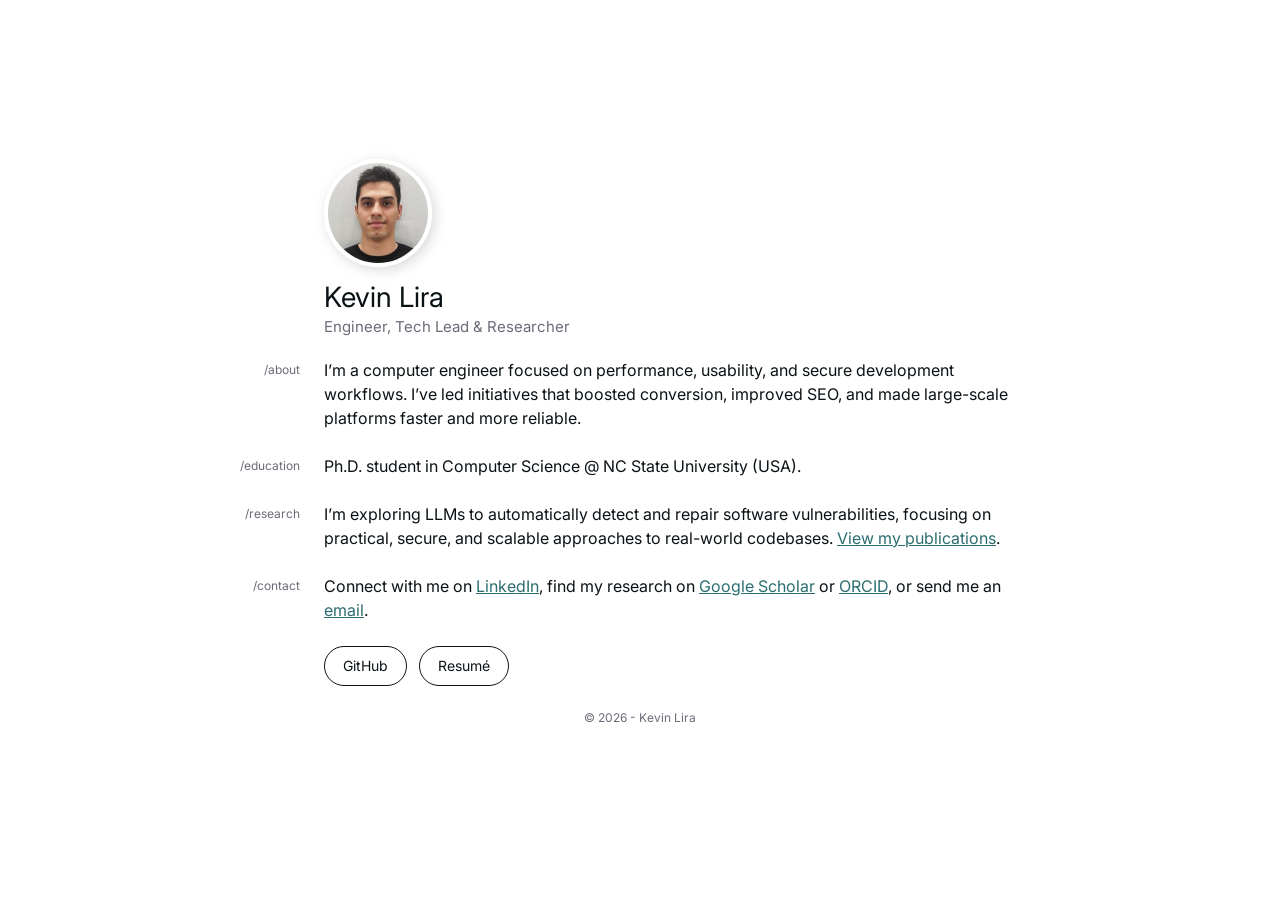
==== index.html @ e8b05073 "feat: add inline style" ====
<!DOCTYPE html>
<html lang="en-US">

<head>
    <meta charset="utf-8" />
    <meta http-equiv="X-UA-Compatible" content="IE=edge">
    <title>Kevin Lira | Computer Engineer &amp; Ph.D. Researcher in LLM Security</title>
    <meta name="description" content="Kevin Lira is a computer engineer and Ph.D. student at NC State University researching LLMs for automated vulnerability detection and repair in software.">
    <meta name="author" content="Kevin Lira">
    <meta name="viewport" content="width=device-width, initial-scale=1">
    <meta name="theme-color" content="#862F32">
    <meta name="apple-mobile-web-app-status-bar-style" content="#862F32">
    <meta name="msapplication-navbutton-color" content="#862F32">
    <link rel="canonical" href="https://kevinws.com/">
    <style>
        html,body,div,span,applet,object,iframe,h1,h2,h3,h4,h5,h6,p,blockquote,pre,a,abbr,acronym,address,big,cite,code,del,dfn,em,img,ins,kbd,q,s,samp,small,strike,strong,sub,sup,tt,var,b,u,i,center,dl,dt,dd,ol,ul,li,fieldset,form,label,legend,table,caption,tbody,tfoot,thead,tr,th,td,article,aside,canvas,details,embed,figure,figcaption,footer,header,hgroup,menu,nav,output,ruby,section,summary,time,mark,audio,video{margin:0;padding:0;border:0;font-size:100%;font:inherit;vertical-align:baseline}
        article,aside,details,figcaption,figure,footer,header,hgroup,menu,nav,section{display:block}
        body{line-height:1}
        ol,ul{list-style:none}
        blockquote,q{quotes:none}
        blockquote:before,blockquote:after,q:before,q:after{content:"";content:none}
        table{border-collapse:collapse;border-spacing:0}
        body{margin:0;height:100vh;display:grid;place-items:center;font-family:"Inter",sans-serif;color:#0b1215}
        .container{margin:24px 0;max-width:800px;padding:20px}
        h1{font-size:28px;font-weight:400}
        h2{font-size:15px;font-weight:400;color:#6E6A79}
        h3{font-weight:500;font-size:20px;margin:32px 0 -12px 84px}
        .label{text-align:right;min-width:60px;font-size:12px;font-weight:400;color:#6E6A79;line-height:2}
        header{margin-left:84px;display:flex;flex-direction:column;gap:8px}
        footer{text-align:center}
        span{font-size:12px;line-height:16px;color:#6E6A79;margin:4px 0 16px;display:block}
        section{margin:24px 0;display:flex;flex-direction:row;gap:24px}
        p{font-size:16px;font-weight:400;line-height:1.5}
        .cta{color:#0b1215;border:1px solid #0b1215;padding:12px 18px;border-radius:32px;text-decoration:none;font-size:14px}
        #social{gap:12px;margin-left:84px}
        .cta:hover{background-color:cadetblue;color:white;border-color:cadetblue}
        a{color:#2B6D70}
        img{border-radius:50%;margin-bottom:8px;border:4px solid white;box-shadow:#9e9e9e57 3px 3px 12px 1px}
        #publications{display:flex;flex-direction:row}
    </style>

    <!--[if IE]><link rel="shortcut icon" href="assets/icons/meta/favicon.ico"><![endif]-->
    <link rel="apple-touch-icon" sizes="180x180" href="assets/icons/meta/apple-touch-icon.png">
    <link rel="icon" href="assets/icons/meta/icon.png">
    <link rel="preconnect" href="https://fonts.googleapis.com">
    <link rel="preconnect" href="https://fonts.gstatic.com" crossorigin>
    <link rel="preload" as="style" href="https://fonts.googleapis.com/css2?family=Inter:ital,opsz,wght@0,14..32,100..900;1,14..32,100..900&display=swap" onload="this.onload=null;this.rel='stylesheet'">
    <noscript><link rel="stylesheet" href="https://fonts.googleapis.com/css2?family=Inter:ital,opsz,wght@0,14..32,100..900;1,14..32,100..900&display=swap"></noscript>

    <meta property="og:type" content="profile">
    <meta property="og:title" content="Kevin Lira | Computer Engineer &amp; Ph.D. Researcher in LLM Security">
    <meta property="og:description" content="Computer engineer and Ph.D. student at NC State University researching LLMs for automated vulnerability detection and repair in software.">
    <meta property="og:url" content="https://kevinws.com/">
    <meta property="og:image" content="https://kevinws.com/assets/img/avatar.jpeg">
    <meta name="twitter:card" content="summary">
    <meta name="twitter:title" content="Kevin Lira | Computer Engineer &amp; Ph.D. Researcher in LLM Security">
    <meta name="twitter:description" content="Computer engineer and Ph.D. student at NC State University researching LLMs for automated vulnerability detection and repair in software.">
    <meta name="twitter:image" content="https://kevinws.com/assets/img/avatar.jpeg">

    <script type="application/ld+json">
    {
        "@context": "https://schema.org",
        "@type": "Person",
        "name": "Kevin Lira",
        "url": "https://kevinws.com/",
        "image": "https://kevinws.com/assets/img/avatar.jpeg",
        "jobTitle": "Engineer, Tech Lead & Researcher",
        "affiliation": {
            "@type": "CollegeOrUniversity",
            "name": "North Carolina State University"
        },
        "sameAs": [
            "https://linkedin.com/in/kevinwsbr",
            "https://github.com/kevinwsbr",
            "https://orcid.org/0000-0001-7324-3925",
            "https://scholar.google.com/citations?user=9GWvJagAAAAJ"
        ]
    }
    </script>
</head>

<body>
    <div class="container">
        <header>
            <img src="assets/img/avatar.jpeg" width="100" height="100" alt="Kevin Lira" draggable="false">
            <h1>Kevin Lira</h1>
            <h2>Engineer, Tech Lead & Researcher</h2>
        </header>
        <main>
            <section id="about">

                <div class="label">/about</div>
                <p>I’m a computer engineer focused on performance, usability, and secure development workflows. I’ve led
                    initiatives that boosted conversion, improved SEO, and made large-scale platforms faster and more
                    reliable.</p>
            </section>
            <section id="education">
                <div class="label">/education</div>
                <p>Ph.D. student in Computer Science @ NC State University (USA).</p>
            </section>
            <section id="research">
                <div class="label">/research</div>
                <p>I’m exploring LLMs to automatically detect and repair software vulnerabilities, focusing on
                    practical, secure, and scalable approaches to real-world codebases. <a
                        href="publications.html">View my publications</a>.</p>
            </section>
            <section id="contact">
                <div class="label">/contact</div>
                <p>Connect with me on <a rel="me" href="https://linkedin.com/in/kevinwsbr">LinkedIn</a>, find my research on <a
                        rel="me" href="https://scholar.google.com/citations?user=9GWvJagAAAAJ">Google Scholar</a> or <a
                        rel="me" href="https://orcid.org/0000-0001-7324-3925">ORCID</a>, or send me an <a
                        href="mailto:kevin@kevinws.com">email</a>.</p>
            </section>
            <section id="social">
                <a class="cta" rel="me" href="https://github.com/kevinwsbr">GitHub</a>
                <a class="cta" href="assets/docs/resume.pdf">Resumé</a>
            </section>
        </main>
        <footer>
            <span>© 2026 - Kevin Lira</span>
        </footer>
    </div>

</body>

</html>
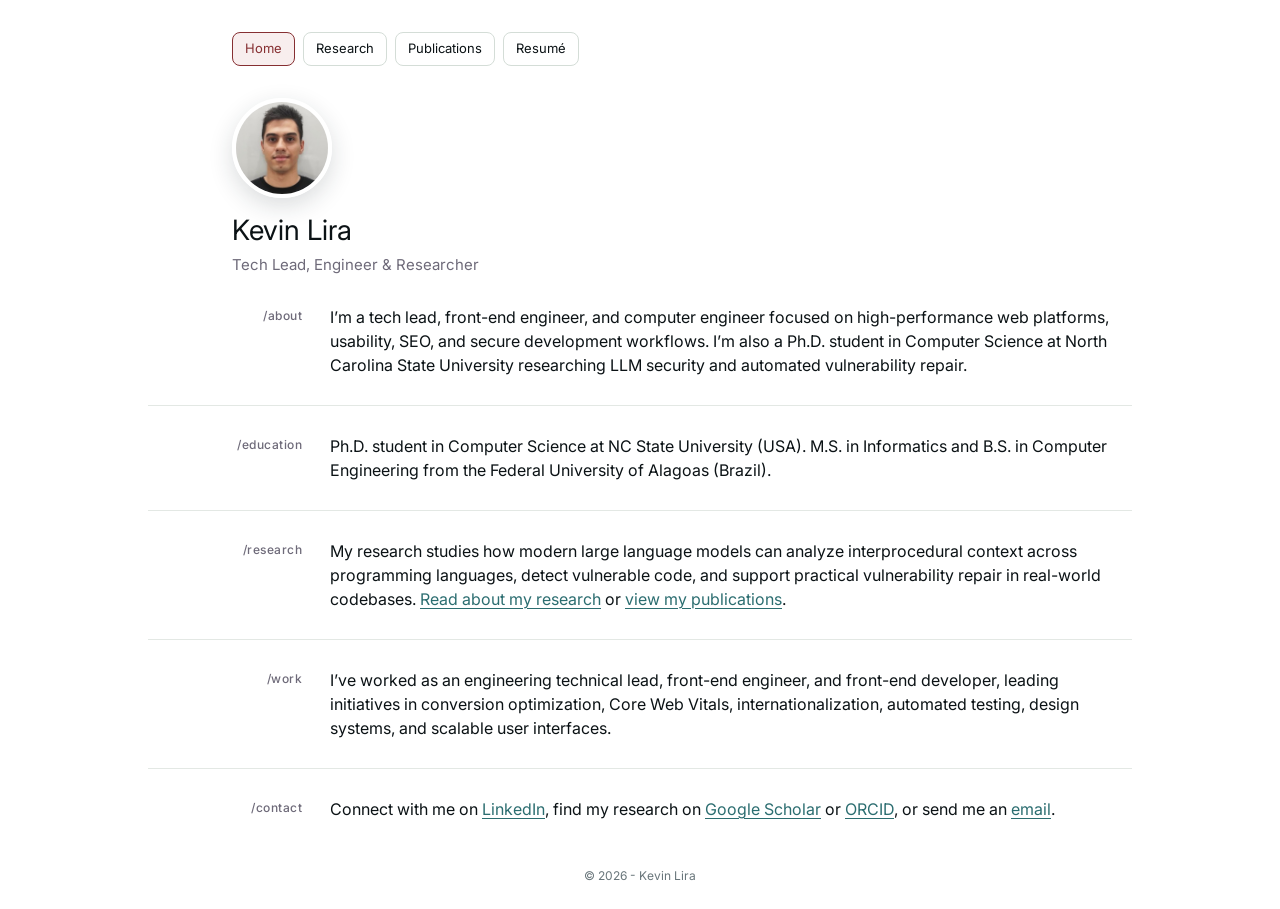
==== commit 71230e0f: "feat: update the content" ====
--- a/index.html
+++ b/index.html
@@ -4,40 +4,15 @@
 <head>
     <meta charset="utf-8" />
     <meta http-equiv="X-UA-Compatible" content="IE=edge">
-    <title>Kevin Lira | Computer Engineer &amp; Ph.D. Researcher in LLM Security</title>
-    <meta name="description" content="Kevin Lira is a computer engineer and Ph.D. student at NC State University researching LLMs for automated vulnerability detection and repair in software.">
+    <title>Kevin Lira | Tech Lead, Engineer &amp; Researcher</title>
+    <meta name="description" content="Kevin Lira is a tech lead, engineer, and Ph.D. student at NC State working on web performance, SEO, usability, LLM security, and secure software engineering.">
     <meta name="author" content="Kevin Lira">
     <meta name="viewport" content="width=device-width, initial-scale=1">
     <meta name="theme-color" content="#862F32">
     <meta name="apple-mobile-web-app-status-bar-style" content="#862F32">
     <meta name="msapplication-navbutton-color" content="#862F32">
     <link rel="canonical" href="https://kevinws.com/">
-    <style>
-        html,body,div,span,applet,object,iframe,h1,h2,h3,h4,h5,h6,p,blockquote,pre,a,abbr,acronym,address,big,cite,code,del,dfn,em,img,ins,kbd,q,s,samp,small,strike,strong,sub,sup,tt,var,b,u,i,center,dl,dt,dd,ol,ul,li,fieldset,form,label,legend,table,caption,tbody,tfoot,thead,tr,th,td,article,aside,canvas,details,embed,figure,figcaption,footer,header,hgroup,menu,nav,output,ruby,section,summary,time,mark,audio,video{margin:0;padding:0;border:0;font-size:100%;font:inherit;vertical-align:baseline}
-        article,aside,details,figcaption,figure,footer,header,hgroup,menu,nav,section{display:block}
-        body{line-height:1}
-        ol,ul{list-style:none}
-        blockquote,q{quotes:none}
-        blockquote:before,blockquote:after,q:before,q:after{content:"";content:none}
-        table{border-collapse:collapse;border-spacing:0}
-        body{margin:0;height:100vh;display:grid;place-items:center;font-family:"Inter",sans-serif;color:#0b1215}
-        .container{margin:24px 0;max-width:800px;padding:20px}
-        h1{font-size:28px;font-weight:400}
-        h2{font-size:15px;font-weight:400;color:#6E6A79}
-        h3{font-weight:500;font-size:20px;margin:32px 0 -12px 84px}
-        .label{text-align:right;min-width:60px;font-size:12px;font-weight:400;color:#6E6A79;line-height:2}
-        header{margin-left:84px;display:flex;flex-direction:column;gap:8px}
-        footer{text-align:center}
-        span{font-size:12px;line-height:16px;color:#6E6A79;margin:4px 0 16px;display:block}
-        section{margin:24px 0;display:flex;flex-direction:row;gap:24px}
-        p{font-size:16px;font-weight:400;line-height:1.5}
-        .cta{color:#0b1215;border:1px solid #0b1215;padding:12px 18px;border-radius:32px;text-decoration:none;font-size:14px}
-        #social{gap:12px;margin-left:84px}
-        .cta:hover{background-color:cadetblue;color:white;border-color:cadetblue}
-        a{color:#2B6D70}
-        img{border-radius:50%;margin-bottom:8px;border:4px solid white;box-shadow:#9e9e9e57 3px 3px 12px 1px}
-        #publications{display:flex;flex-direction:row}
-    </style>
+    <link rel="stylesheet" href="/assets/css/site.css">
 
     <!--[if IE]><link rel="shortcut icon" href="assets/icons/meta/favicon.ico"><![endif]-->
     <link rel="apple-touch-icon" sizes="180x180" href="assets/icons/meta/apple-touch-icon.png">
@@ -48,32 +23,68 @@
     <noscript><link rel="stylesheet" href="https://fonts.googleapis.com/css2?family=Inter:ital,opsz,wght@0,14..32,100..900;1,14..32,100..900&display=swap"></noscript>
 
     <meta property="og:type" content="profile">
-    <meta property="og:title" content="Kevin Lira | Computer Engineer &amp; Ph.D. Researcher in LLM Security">
-    <meta property="og:description" content="Computer engineer and Ph.D. student at NC State University researching LLMs for automated vulnerability detection and repair in software.">
+    <meta property="og:title" content="Kevin Lira | Tech Lead, Engineer &amp; Researcher">
+    <meta property="og:description" content="Tech lead, engineer, and Ph.D. student working on web performance, SEO, usability, LLM security, and secure software engineering.">
     <meta property="og:url" content="https://kevinws.com/">
-    <meta property="og:image" content="https://kevinws.com/assets/img/avatar.jpeg">
+    <meta property="og:image" content="https://kevinws.com/assets/img/kevin-lira-tech-lead-front-end-engineer.jpeg">
     <meta name="twitter:card" content="summary">
-    <meta name="twitter:title" content="Kevin Lira | Computer Engineer &amp; Ph.D. Researcher in LLM Security">
-    <meta name="twitter:description" content="Computer engineer and Ph.D. student at NC State University researching LLMs for automated vulnerability detection and repair in software.">
-    <meta name="twitter:image" content="https://kevinws.com/assets/img/avatar.jpeg">
+    <meta name="twitter:title" content="Kevin Lira | Tech Lead, Engineer &amp; Researcher">
+    <meta name="twitter:description" content="Tech lead, engineer, and Ph.D. student working on web performance, SEO, usability, LLM security, and secure software engineering.">
+    <meta name="twitter:image" content="https://kevinws.com/assets/img/kevin-lira-tech-lead-front-end-engineer.jpeg">
 
     <script type="application/ld+json">
     {
         "@context": "https://schema.org",
-        "@type": "Person",
-        "name": "Kevin Lira",
-        "url": "https://kevinws.com/",
-        "image": "https://kevinws.com/assets/img/avatar.jpeg",
-        "jobTitle": "Engineer, Tech Lead & Researcher",
-        "affiliation": {
-            "@type": "CollegeOrUniversity",
-            "name": "North Carolina State University"
-        },
-        "sameAs": [
-            "https://linkedin.com/in/kevinwsbr",
-            "https://github.com/kevinwsbr",
-            "https://orcid.org/0000-0001-7324-3925",
-            "https://scholar.google.com/citations?user=9GWvJagAAAAJ"
+        "@graph": [
+            {
+                "@type": "ProfilePage",
+                "@id": "https://kevinws.com/#profile",
+                "url": "https://kevinws.com/",
+                "name": "Kevin Lira",
+                "description": "Profile of Kevin Lira, a tech lead, engineer, computer engineer, and researcher.",
+                "dateCreated": "2026-07-17",
+                "dateModified": "2026-07-27",
+                "mainEntity": { "@id": "https://kevinws.com/#kevin-lira" }
+            },
+            {
+                "@type": "Person",
+                "@id": "https://kevinws.com/#kevin-lira",
+                "name": "Kevin Lira",
+                "url": "https://kevinws.com/",
+                "image": "https://kevinws.com/assets/img/kevin-lira-tech-lead-front-end-engineer.jpeg",
+                "email": "mailto:kevin@kevinws.com",
+                "jobTitle": "Tech Lead, Engineer, and Researcher",
+                "affiliation": {
+                    "@type": "CollegeOrUniversity",
+                    "name": "North Carolina State University",
+                    "url": "https://www.ncsu.edu/"
+                },
+                "alumniOf": [
+                    {
+                        "@type": "CollegeOrUniversity",
+                        "name": "Federal University of Alagoas"
+                    }
+                ],
+                "knowsAbout": [
+                    "LLM security",
+                    "front-end engineering",
+                    "technical leadership",
+                    "web performance",
+                    "search engine optimization",
+                    "user experience",
+                    "software vulnerability detection",
+                    "automated program repair",
+                    "secure software engineering",
+                    "software testing",
+                    "large language models"
+                ],
+                "sameAs": [
+                    "https://linkedin.com/in/kevinwsbr",
+                    "https://github.com/kevinwsbr",
+                    "https://orcid.org/0000-0001-7324-3925",
+                    "https://scholar.google.com/citations?user=9GWvJagAAAAJ"
+                ]
+            }
         ]
     }
     </script>
@@ -81,39 +92,53 @@
 
 <body>
     <div class="container">
-        <header>
-            <img src="assets/img/avatar.jpeg" width="100" height="100" alt="Kevin Lira" draggable="false">
-            <h1>Kevin Lira</h1>
-            <h2>Engineer, Tech Lead & Researcher</h2>
+        <nav class="top-menu" aria-label="Site navigation">
+            <input class="menu-toggle" id="site-menu" type="checkbox">
+            <label class="menu-button" for="site-menu">Menu</label>
+            <div class="top-nav">
+                <a href="/" aria-current="page">Home</a>
+                <a href="/research/">Research</a>
+                <a href="/publications/">Publications</a>
+                <a href="/resume/">Resumé</a>
+            </div>
+        </nav>
+        <header class="site-header">
+            <img class="site-avatar" src="/assets/img/kevin-lira-tech-lead-front-end-engineer.jpeg" width="100" height="100" alt="Kevin Lira, tech lead, engineer, and researcher" draggable="false">
+            <h1 class="site-title">Kevin Lira</h1>
+            <p class="site-subtitle">Tech Lead, Engineer & Researcher</p>
         </header>
         <main>
-            <section id="about">
-
+            <section class="text-section" id="about">
                 <div class="label">/about</div>
-                <p>I’m a computer engineer focused on performance, usability, and secure development workflows. I’ve led
-                    initiatives that boosted conversion, improved SEO, and made large-scale platforms faster and more
-                    reliable.</p>
+                <p>I’m a tech lead, front-end engineer, and computer engineer focused on high-performance web
+                    platforms, usability, SEO, and secure development workflows. I’m also a Ph.D. student in Computer
+                    Science at North Carolina State University researching LLM security and automated vulnerability
+                    repair.</p>
             </section>
-            <section id="education">
+            <section class="text-section" id="education">
                 <div class="label">/education</div>
-                <p>Ph.D. student in Computer Science @ NC State University (USA).</p>
+                <p>Ph.D. student in Computer Science at NC State University (USA). M.S. in Informatics and B.S. in
+                    Computer Engineering from the Federal University of Alagoas (Brazil).</p>
             </section>
-            <section id="research">
+            <section class="text-section" id="research">
                 <div class="label">/research</div>
-                <p>I’m exploring LLMs to automatically detect and repair software vulnerabilities, focusing on
-                    practical, secure, and scalable approaches to real-world codebases. <a
-                        href="publications.html">View my publications</a>.</p>
+                <p>My research studies how modern large language models can analyze interprocedural context across
+                    programming languages, detect vulnerable code, and support practical vulnerability repair in
+                    real-world codebases. <a href="/research/">Read about my research</a> or <a
+                        href="/publications/">view my publications</a>.</p>
             </section>
-            <section id="contact">
+            <section class="text-section" id="work">
+                <div class="label">/work</div>
+                <p>I’ve worked as an engineering technical lead, front-end engineer, and front-end developer, leading
+                    initiatives in conversion optimization, Core Web Vitals, internationalization, automated testing,
+                    design systems, and scalable user interfaces.</p>
+            </section>
+            <section class="text-section" id="contact">
                 <div class="label">/contact</div>
                 <p>Connect with me on <a rel="me" href="https://linkedin.com/in/kevinwsbr">LinkedIn</a>, find my research on <a
                         rel="me" href="https://scholar.google.com/citations?user=9GWvJagAAAAJ">Google Scholar</a> or <a
                         rel="me" href="https://orcid.org/0000-0001-7324-3925">ORCID</a>, or send me an <a
                         href="mailto:kevin@kevinws.com">email</a>.</p>
-            </section>
-            <section id="social">
-                <a class="cta" rel="me" href="https://github.com/kevinwsbr">GitHub</a>
-                <a class="cta" href="assets/docs/resume.pdf">Resumé</a>
             </section>
         </main>
         <footer>
@@ -123,4 +148,4 @@
 
 </body>
 
-</html>+</html>
--- a/assets/css/site.css
+++ b/assets/css/site.css
@@ -0,0 +1,67 @@
+:root{--ink:#0b1215;--muted:#6e6a79;--link:#2b6d70;--accent:#862f32;--line:#e3e8e4;--line-strong:#d4ddd7;--wash:#eef7f6;--soft:#fbfcfb;--label-col:154px;--gap:28px;--content-start:182px;--radius:8px}
+*{box-sizing:border-box}
+html{font-size:16px}
+body{margin:0;min-height:100vh;font-family:"Inter",sans-serif;color:var(--ink);background:#fff;line-height:1.5;-webkit-font-smoothing:antialiased;text-rendering:optimizeLegibility}
+a{color:var(--link);text-decoration-thickness:1px;text-underline-offset:3px}
+a:hover{color:var(--accent)}
+a:focus-visible,.menu-button:focus-visible{outline:2px solid var(--link);outline-offset:3px}
+.container{width:min(1040px,100%);margin:0 auto;padding:32px 28px 24px}
+.top-menu{margin:0 0 32px 84px}
+.menu-toggle{position:absolute;width:1px;height:1px;opacity:0}
+.menu-button{display:none}
+.top-nav{display:flex;flex-wrap:wrap;gap:8px}
+.top-nav a{display:inline-flex;align-items:center;min-height:34px;padding:8px 12px;border:1px solid var(--line-strong);border-radius:var(--radius);color:var(--ink);background:#fff;text-decoration:none;font-size:13px;line-height:1.2}
+.top-nav a:hover{border-color:var(--link);background:var(--wash);color:var(--ink)}
+.top-nav a[aria-current="page"]{border-color:var(--accent);background:#f8eeee;color:var(--accent)}
+.site-header{margin-left:84px;display:flex;flex-direction:column;gap:8px}
+.site-header.compact{gap:6px}
+.site-header a{color:inherit;text-decoration:none}
+.site-avatar{width:100px;height:100px;border-radius:50%;margin-bottom:8px;border:4px solid #fff;box-shadow:0 8px 24px rgba(25,39,44,.16);object-fit:cover}
+.site-title{font-size:28px;line-height:1.15;font-weight:400;letter-spacing:0;margin:0}
+.site-subtitle{font-size:15px;font-weight:400;color:var(--muted);margin:0}
+.resume-contact{display:flex;flex-wrap:wrap;gap:8px 14px;margin:4px 0 0;color:var(--muted);font-size:13px;line-height:1.4}
+.resume-contact a{color:var(--link);text-decoration:none}
+.resume-contact a:hover{text-decoration:underline}
+.resume-actions{display:flex;flex-wrap:wrap;gap:8px;margin-top:10px}
+.download-link{display:inline-flex;align-items:center;min-height:34px;padding:8px 12px;border:1px solid var(--accent);border-radius:var(--radius);background:#fff;color:var(--accent);text-decoration:none;font-size:13px;line-height:1.2}
+.download-link:hover{background:#f8eeee;color:var(--accent)}
+.page-heading{position:relative;font-weight:650;font-size:26px;line-height:1.2;margin:36px 0 4px;padding-left:84px;color:var(--ink)}
+.page-heading:before{content:"";position:absolute;left:84px;bottom:-8px;width:42px;height:2px;background:var(--accent)}
+.text-section{display:grid;grid-template-columns:var(--label-col) minmax(0,1fr);align-items:start;gap:var(--gap);width:100%;margin:0;padding:28px 0;border-top:1px solid var(--line)}
+main>.text-section:first-child,.page-heading+.text-section{border-top:0}
+.label{text-align:right;font-size:12px;font-weight:500;color:var(--muted);line-height:1.8;letter-spacing:.04em}
+.chip-section .label{padding-top:12px}
+p,.text-section li{font-size:16px;font-weight:400;line-height:1.5;margin:0}
+.text-section ul{list-style:none;margin:0;padding:0}
+.text-section li{margin-bottom:10px}
+.text-section span{font-size:12px;line-height:16px;color:var(--muted);margin:4px 0 16px;display:block}
+.entry{margin-bottom:18px}
+.entry:last-child{margin-bottom:0}
+.entry-head{display:flex;align-items:flex-start;justify-content:space-between;gap:18px;margin-bottom:2px}
+.entry h2{font-size:17px;line-height:1.35;font-weight:500;margin:0}
+.entry-date{font-size:12px;line-height:1.5;color:var(--muted);text-align:right;white-space:nowrap}
+.entry-meta{font-size:12px;line-height:16px;color:var(--muted);margin:4px 0 8px}
+.entry ul{list-style:none;margin:0;padding:0}
+.dash-list li,.entry li{font-size:14px;line-height:1.5;margin:0 0 6px;padding-left:14px;position:relative}
+.dash-list li:before,.entry li:before{content:"";position:absolute;left:0;top:.72em;width:6px;height:1px;background:var(--accent)}
+.chips{display:flex;flex-wrap:wrap;gap:6px}
+.chip{display:inline-flex;align-items:center;min-height:28px;padding:5px 9px;border-radius:var(--radius);border:1px solid #d9e1dc;background:var(--soft);color:#243036;font-size:13px;line-height:1.2}
+.text-section .chip{margin:0}
+footer{text-align:center;color:#68757a;font-size:12px;padding:18px 0 0}
+
+@media (max-width:720px){
+    .container{padding:24px 20px}
+    .top-menu,.site-header{margin-left:0}
+    .page-heading{padding-left:0}
+    .page-heading:before{left:0}
+    .menu-button{display:inline-flex;align-items:center;gap:8px;min-height:38px;padding:9px 12px;border:1px solid var(--line-strong);border-radius:var(--radius);background:#fff;color:var(--ink);font-size:13px;line-height:1.2;cursor:pointer}
+    .menu-toggle:focus-visible+.menu-button{outline:2px solid var(--link);outline-offset:3px}
+    .menu-button:before{content:"";display:block;width:16px;height:12px;background:linear-gradient(currentColor,currentColor) 0 0/16px 2px no-repeat,linear-gradient(currentColor,currentColor) 0 5px/16px 2px no-repeat,linear-gradient(currentColor,currentColor) 0 10px/16px 2px no-repeat}
+    .top-nav{display:none;flex-direction:column;align-items:stretch;margin-top:10px}
+    .top-nav a{width:100%;justify-content:center}
+    .menu-toggle:checked~.top-nav{display:flex}
+    .text-section{display:grid;grid-template-columns:1fr;gap:12px;padding:24px 0}
+    .label{text-align:left;min-width:72px}
+    .entry-head{display:block}
+    .entry-date{text-align:left;margin-top:2px;white-space:normal}
+}
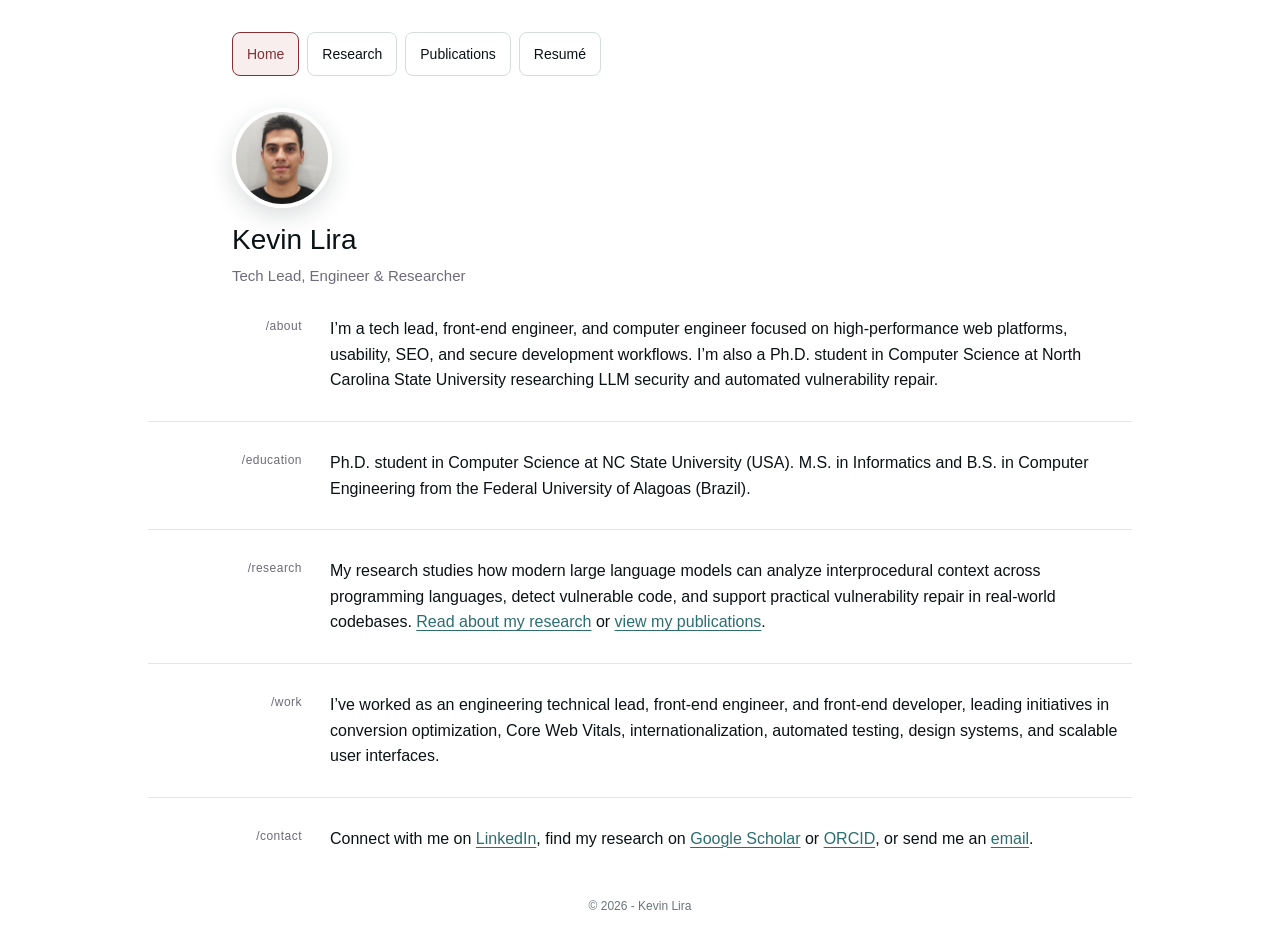
==== commit a7969dc7: "feat: fix performance issues" ====
--- a/index.html
+++ b/index.html
@@ -7,6 +7,7 @@
     <title>Kevin Lira | Tech Lead, Engineer &amp; Researcher</title>
     <meta name="description" content="Kevin Lira is a tech lead, engineer, and Ph.D. student at NC State working on web performance, SEO, usability, LLM security, and secure software engineering.">
     <meta name="author" content="Kevin Lira">
+    <meta name="robots" content="index,follow,max-image-preview:large">
     <meta name="viewport" content="width=device-width, initial-scale=1">
     <meta name="theme-color" content="#862F32">
     <meta name="apple-mobile-web-app-status-bar-style" content="#862F32">
@@ -17,11 +18,6 @@
     <!--[if IE]><link rel="shortcut icon" href="assets/icons/meta/favicon.ico"><![endif]-->
     <link rel="apple-touch-icon" sizes="180x180" href="assets/icons/meta/apple-touch-icon.png">
     <link rel="icon" href="assets/icons/meta/icon.png">
-    <link rel="preconnect" href="https://fonts.googleapis.com">
-    <link rel="preconnect" href="https://fonts.gstatic.com" crossorigin>
-    <link rel="preload" as="style" href="https://fonts.googleapis.com/css2?family=Inter:ital,opsz,wght@0,14..32,100..900;1,14..32,100..900&display=swap" onload="this.onload=null;this.rel='stylesheet'">
-    <noscript><link rel="stylesheet" href="https://fonts.googleapis.com/css2?family=Inter:ital,opsz,wght@0,14..32,100..900;1,14..32,100..900&display=swap"></noscript>
-
     <meta property="og:type" content="profile">
     <meta property="og:title" content="Kevin Lira | Tech Lead, Engineer &amp; Researcher">
     <meta property="og:description" content="Tech lead, engineer, and Ph.D. student working on web performance, SEO, usability, LLM security, and secure software engineering.">
@@ -45,6 +41,14 @@
                 "dateCreated": "2026-07-17",
                 "dateModified": "2026-07-27",
                 "mainEntity": { "@id": "https://kevinws.com/#kevin-lira" }
+            },
+            {
+                "@type": "WebSite",
+                "@id": "https://kevinws.com/#website",
+                "url": "https://kevinws.com/",
+                "name": "Kevin Lira",
+                "inLanguage": "en-US",
+                "publisher": { "@id": "https://kevinws.com/#kevin-lira" }
             },
             {
                 "@type": "Person",
--- a/assets/css/site.css
+++ b/assets/css/site.css
@@ -1,7 +1,7 @@
 :root{--ink:#0b1215;--muted:#6e6a79;--link:#2b6d70;--accent:#862f32;--line:#e3e8e4;--line-strong:#d4ddd7;--wash:#eef7f6;--soft:#fbfcfb;--label-col:154px;--gap:28px;--content-start:182px;--radius:8px}
 *{box-sizing:border-box}
 html{font-size:16px}
-body{margin:0;min-height:100vh;font-family:"Inter",sans-serif;color:var(--ink);background:#fff;line-height:1.5;-webkit-font-smoothing:antialiased;text-rendering:optimizeLegibility}
+body{margin:0;min-height:100vh;font-family:Inter,-apple-system,BlinkMacSystemFont,"Segoe UI",Roboto,Arial,sans-serif;color:var(--ink);background:#fff;line-height:1.5;-webkit-font-smoothing:antialiased;text-rendering:optimizeLegibility}
 a{color:var(--link);text-decoration-thickness:1px;text-underline-offset:3px}
 a:hover{color:var(--accent)}
 a:focus-visible,.menu-button:focus-visible{outline:2px solid var(--link);outline-offset:3px}
@@ -10,7 +10,7 @@
 .menu-toggle{position:absolute;width:1px;height:1px;opacity:0}
 .menu-button{display:none}
 .top-nav{display:flex;flex-wrap:wrap;gap:8px}
-.top-nav a{display:inline-flex;align-items:center;min-height:34px;padding:8px 12px;border:1px solid var(--line-strong);border-radius:var(--radius);color:var(--ink);background:#fff;text-decoration:none;font-size:13px;line-height:1.2}
+.top-nav a{display:inline-flex;align-items:center;min-height:44px;padding:11px 14px;border:1px solid var(--line-strong);border-radius:var(--radius);color:var(--ink);background:#fff;text-decoration:none;font-size:14px;line-height:1.2}
 .top-nav a:hover{border-color:var(--link);background:var(--wash);color:var(--ink)}
 .top-nav a[aria-current="page"]{border-color:var(--accent);background:#f8eeee;color:var(--accent)}
 .site-header{margin-left:84px;display:flex;flex-direction:column;gap:8px}
@@ -31,7 +31,7 @@
 main>.text-section:first-child,.page-heading+.text-section{border-top:0}
 .label{text-align:right;font-size:12px;font-weight:500;color:var(--muted);line-height:1.8;letter-spacing:.04em}
 .chip-section .label{padding-top:12px}
-p,.text-section li{font-size:16px;font-weight:400;line-height:1.5;margin:0}
+p,.text-section li{font-size:16px;font-weight:400;line-height:1.6;margin:0}
 .text-section ul{list-style:none;margin:0;padding:0}
 .text-section li{margin-bottom:10px}
 .text-section span{font-size:12px;line-height:16px;color:var(--muted);margin:4px 0 16px;display:block}
@@ -54,7 +54,7 @@
     .top-menu,.site-header{margin-left:0}
     .page-heading{padding-left:0}
     .page-heading:before{left:0}
-    .menu-button{display:inline-flex;align-items:center;gap:8px;min-height:38px;padding:9px 12px;border:1px solid var(--line-strong);border-radius:var(--radius);background:#fff;color:var(--ink);font-size:13px;line-height:1.2;cursor:pointer}
+.menu-button{display:inline-flex;align-items:center;gap:8px;min-height:44px;padding:11px 14px;border:1px solid var(--line-strong);border-radius:var(--radius);background:#fff;color:var(--ink);font-size:14px;line-height:1.2;cursor:pointer}
     .menu-toggle:focus-visible+.menu-button{outline:2px solid var(--link);outline-offset:3px}
     .menu-button:before{content:"";display:block;width:16px;height:12px;background:linear-gradient(currentColor,currentColor) 0 0/16px 2px no-repeat,linear-gradient(currentColor,currentColor) 0 5px/16px 2px no-repeat,linear-gradient(currentColor,currentColor) 0 10px/16px 2px no-repeat}
     .top-nav{display:none;flex-direction:column;align-items:stretch;margin-top:10px}
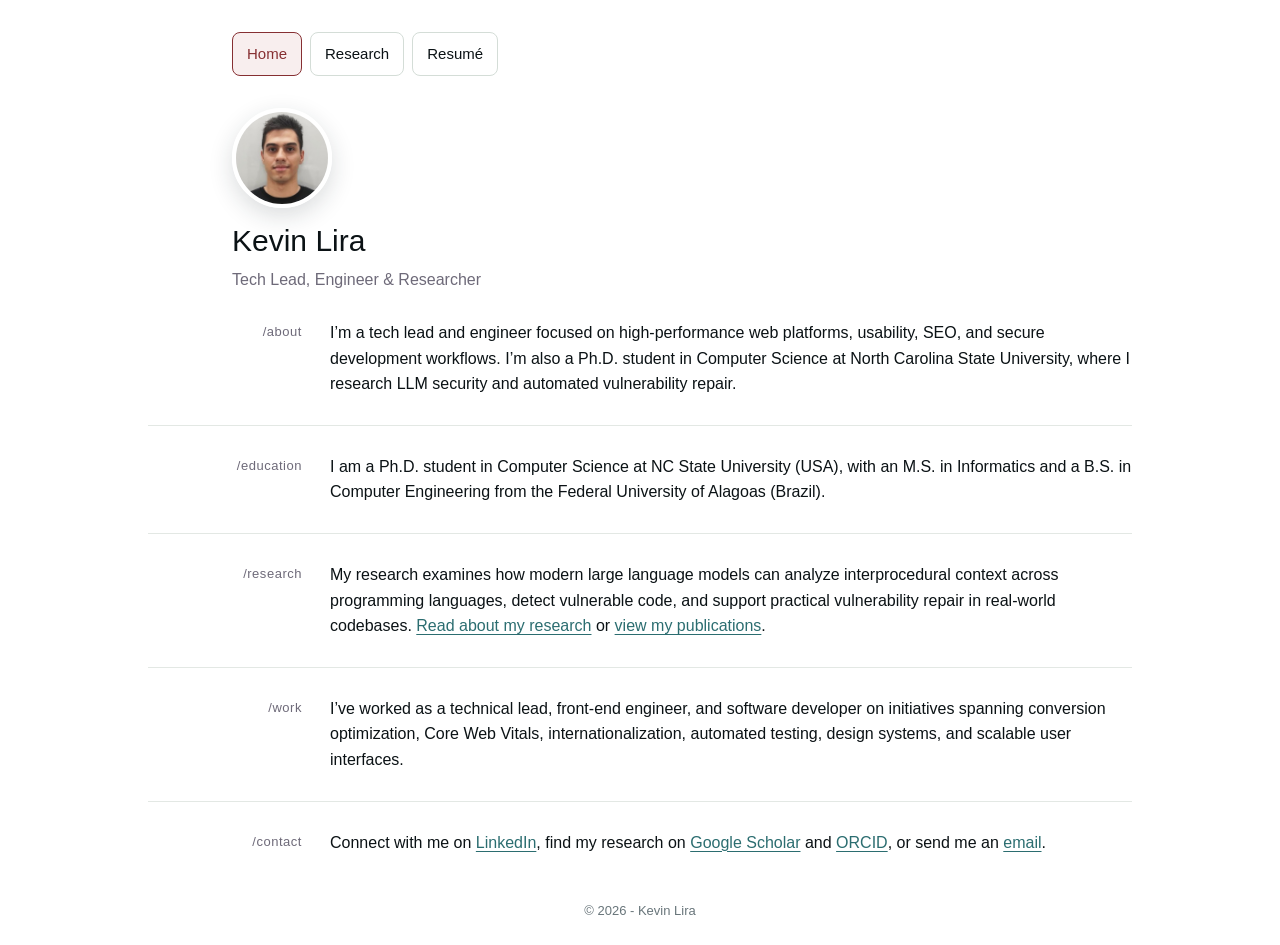
==== commit c897f8dc: "feat: update the content" ====
--- a/index.html
+++ b/index.html
@@ -13,7 +13,7 @@
     <meta name="apple-mobile-web-app-status-bar-style" content="#862F32">
     <meta name="msapplication-navbutton-color" content="#862F32">
     <link rel="canonical" href="https://kevinws.com/">
-    <link rel="stylesheet" href="/assets/css/site.css">
+    <style>:root{--ink:#0b1215;--muted:#6e6a79;--link:#2b6d70;--accent:#862f32;--accent-soft:#f8eeee;--line:#e3e8e4;--line-strong:#d4ddd7;--wash:#eef7f6;--soft:#fbfcfb;--chip-ink:#243036;--footer:#68757a;--label-col:154px;--gap:28px;--radius:8px}*{box-sizing:border-box}html{font-size:16px}body{margin:0;min-height:100vh;font-family:Inter,-apple-system,BlinkMacSystemFont,"Segoe UI",Roboto,Arial,sans-serif;color:var(--ink);background:#fff;line-height:1.5;-webkit-font-smoothing:antialiased;text-rendering:optimizeLegibility}a{color:var(--link);text-decoration-thickness:1px;text-underline-offset:3px}a:hover{color:var(--accent)}a:focus-visible,.menu-button:focus-visible{outline:2px solid var(--link);outline-offset:3px}.container{width:min(1040px,100%);margin:0 auto;padding:32px 28px 24px}.top-menu{margin:0 0 32px 84px}.menu-button{display:none}.top-nav{display:flex;flex-wrap:wrap;gap:8px}.top-nav a{display:inline-flex;align-items:center;min-height:44px;padding:11px 14px;border:1px solid var(--line-strong);border-radius:var(--radius);color:var(--ink);background:#fff;text-decoration:none;font-size:15px;line-height:1.2}.top-nav a:hover{border-color:var(--link);background:var(--wash);color:var(--ink)}.top-nav a[aria-current="page"]{border-color:var(--accent);background:var(--accent-soft);color:var(--accent)}.site-header{margin-left:84px;display:flex;flex-direction:column;gap:8px}.site-header.compact{gap:6px}.site-header a{color:inherit;text-decoration:none}.site-avatar{width:100px;height:100px;border-radius:50%;margin-bottom:8px;border:4px solid #fff;box-shadow:0 8px 24px rgba(25,39,44,.16);object-fit:cover}.site-title{font-size:30px;line-height:1.15;font-weight:400;letter-spacing:0;margin:0}.site-subtitle{font-size:16px;font-weight:400;color:var(--muted);margin:0}.resume-contact{display:flex;flex-wrap:wrap;gap:8px 14px;margin:4px 0 0;color:var(--muted);font-size:14px;line-height:1.4}.resume-contact a{color:var(--link);text-decoration:none}.resume-contact a:hover{text-decoration:underline}.resume-actions{display:flex;flex-wrap:wrap;gap:8px;margin-top:10px}.download-link{display:inline-flex;align-items:center;min-height:36px;padding:8px 12px;border:1px solid var(--accent);border-radius:var(--radius);background:#fff;color:var(--accent);text-decoration:none;font-size:14px;line-height:1.2}.download-link:hover{background:var(--accent-soft);color:var(--accent)}.page-heading{position:relative;font-weight:650;font-size:30px;line-height:1.2;margin:36px 0 4px;padding-left:84px;color:var(--ink)}.page-heading:before{content:"";position:absolute;left:84px;bottom:-8px;width:42px;height:2px;background:var(--accent)}.text-section{display:grid;grid-template-columns:var(--label-col) minmax(0,1fr);align-items:start;gap:var(--gap);width:100%;margin:0;padding:28px 0;border-top:1px solid var(--line)}main>.text-section:first-child,.page-heading+.text-section{border-top:0}.label{text-align:right;font-size:13px;font-weight:500;color:var(--muted);line-height:1.8;letter-spacing:.04em}.chip-section .label{padding-top:3px}p,.text-section li{font-size:16px;font-weight:400;line-height:1.6;margin:0}.text-section ul{list-style:none;margin:0;padding:0}.text-section li{margin-bottom:10px}.text-section span:not(.chip){font-size:13px;line-height:18px;color:var(--muted);margin:4px 0 16px;display:block}.entry{margin-bottom:18px}.entry:last-child{margin-bottom:0}.entry-head{display:flex;align-items:flex-start;justify-content:space-between;gap:18px;margin-bottom:2px}.entry h2{font-size:18px;line-height:1.35;font-weight:500;margin:0}.entry-date{font-size:13px;line-height:1.5;color:var(--muted);text-align:right;white-space:nowrap}.entry-meta{font-size:13px;line-height:18px;color:var(--muted);margin:4px 0 8px}.entry ul{list-style:none;margin:0;padding:0}.dash-list li,.entry li{font-size:16px;line-height:1.5;margin:0 0 6px;padding-left:14px;position:relative}.dash-list li:before,.entry li:before{content:"";position:absolute;left:0;top:.72em;width:6px;height:1px;background:var(--accent)}.timeline{display:grid;gap:18px}.text-section p+.timeline{margin-top:18px}.timeline-step{position:relative;padding-left:18px}.timeline-step:before{content:"";position:absolute;left:0;top:.65em;width:7px;height:7px;border-radius:50%;background:var(--accent)}.timeline-step h2{font-size:18px;line-height:1.35;font-weight:500;margin:0 0 4px}.timeline-step p{font-size:16px;line-height:1.6;margin:0;color:var(--ink)}.timeline-step .entry-meta{margin:0 0 6px}.chips{display:flex;flex-wrap:wrap;gap:6px}.chip{display:inline-flex;align-items:center;min-height:30px;padding:5px 9px;border-radius:var(--radius);border:1px solid var(--line-strong);background:var(--soft);color:var(--chip-ink);font-size:14px;line-height:1.2}.text-section .chip{margin:0}footer{text-align:center;color:var(--footer);font-size:13px;padding:18px 0 0}@media (max-width:720px){.container{padding:24px 20px}.top-menu,.site-header{margin-left:0}.page-heading{padding-left:0}.page-heading:before{left:0}.menu-button{display:inline-flex;align-items:center;gap:8px;min-height:44px;padding:11px 14px;border:1px solid var(--line-strong);border-radius:var(--radius);background:#fff;color:var(--ink);font-size:15px;line-height:1.2;cursor:pointer}.menu-button:before{content:"";display:block;width:16px;height:12px;background:linear-gradient(currentColor,currentColor) 0 0/16px 2px no-repeat,linear-gradient(currentColor,currentColor) 0 5px/16px 2px no-repeat,linear-gradient(currentColor,currentColor) 0 10px/16px 2px no-repeat}.top-nav{display:none;flex-direction:column;align-items:stretch;margin-top:10px}.top-nav a{width:100%;justify-content:center}.top-nav.is-open{display:flex}.text-section{display:grid;grid-template-columns:1fr;gap:12px;padding:24px 0}.label{text-align:left;min-width:72px}.entry-head{display:block}.entry-date{text-align:left;margin-top:2px;white-space:normal}}</style>
 
     <!--[if IE]><link rel="shortcut icon" href="assets/icons/meta/favicon.ico"><![endif]-->
     <link rel="apple-touch-icon" sizes="180x180" href="assets/icons/meta/apple-touch-icon.png">
@@ -97,12 +97,10 @@
 <body>
     <div class="container">
         <nav class="top-menu" aria-label="Site navigation">
-            <input class="menu-toggle" id="site-menu" type="checkbox">
-            <label class="menu-button" for="site-menu">Menu</label>
-            <div class="top-nav">
+            <button class="menu-button" type="button" aria-expanded="false" aria-controls="site-nav">Menu</button>
+            <div class="top-nav" id="site-nav">
                 <a href="/" aria-current="page">Home</a>
                 <a href="/research/">Research</a>
-                <a href="/publications/">Publications</a>
                 <a href="/resume/">Resumé</a>
             </div>
         </nav>
@@ -114,35 +112,34 @@
         <main>
             <section class="text-section" id="about">
                 <div class="label">/about</div>
-                <p>I’m a tech lead, front-end engineer, and computer engineer focused on high-performance web
-                    platforms, usability, SEO, and secure development workflows. I’m also a Ph.D. student in Computer
-                    Science at North Carolina State University researching LLM security and automated vulnerability
-                    repair.</p>
+                <p>I’m a tech lead and engineer focused on high-performance web platforms, usability, SEO, and secure
+                    development workflows. I’m also a Ph.D. student in Computer Science at North Carolina State
+                    University, where I research LLM security and automated vulnerability repair.</p>
             </section>
             <section class="text-section" id="education">
                 <div class="label">/education</div>
-                <p>Ph.D. student in Computer Science at NC State University (USA). M.S. in Informatics and B.S. in
-                    Computer Engineering from the Federal University of Alagoas (Brazil).</p>
+                <p>I am a Ph.D. student in Computer Science at NC State University (USA), with an M.S. in Informatics
+                    and a B.S. in Computer Engineering from the Federal University of Alagoas (Brazil).</p>
             </section>
             <section class="text-section" id="research">
                 <div class="label">/research</div>
-                <p>My research studies how modern large language models can analyze interprocedural context across
+                <p>My research examines how modern large language models can analyze interprocedural context across
                     programming languages, detect vulnerable code, and support practical vulnerability repair in
                     real-world codebases. <a href="/research/">Read about my research</a> or <a
-                        href="/publications/">view my publications</a>.</p>
+                        href="/research/#publications">view my publications</a>.</p>
             </section>
             <section class="text-section" id="work">
                 <div class="label">/work</div>
-                <p>I’ve worked as an engineering technical lead, front-end engineer, and front-end developer, leading
-                    initiatives in conversion optimization, Core Web Vitals, internationalization, automated testing,
-                    design systems, and scalable user interfaces.</p>
+                <p>I’ve worked as a technical lead, front-end engineer, and software developer on initiatives spanning
+                    conversion optimization, Core Web Vitals, internationalization, automated testing, design systems,
+                    and scalable user interfaces.</p>
             </section>
             <section class="text-section" id="contact">
                 <div class="label">/contact</div>
-                <p>Connect with me on <a rel="me" href="https://linkedin.com/in/kevinwsbr">LinkedIn</a>, find my research on <a
-                        rel="me" href="https://scholar.google.com/citations?user=9GWvJagAAAAJ">Google Scholar</a> or <a
-                        rel="me" href="https://orcid.org/0000-0001-7324-3925">ORCID</a>, or send me an <a
-                        href="mailto:kevin@kevinws.com">email</a>.</p>
+                <p>Connect with me on <a rel="me" href="https://linkedin.com/in/kevinwsbr">LinkedIn</a>, find my
+                    research on <a rel="me" href="https://scholar.google.com/citations?user=9GWvJagAAAAJ">Google
+                        Scholar</a> and <a rel="me" href="https://orcid.org/0000-0001-7324-3925">ORCID</a>, or send me
+                    an <a href="mailto:kevin@kevinws.com">email</a>.</p>
             </section>
         </main>
         <footer>
@@ -150,6 +147,15 @@
         </footer>
     </div>
 
+    <script>
+    const menuButton = document.querySelector('.menu-button');
+    const siteNav = document.querySelector('#site-nav');
+    menuButton?.addEventListener('click', () => {
+        const isOpen = menuButton.getAttribute('aria-expanded') === 'true';
+        menuButton.setAttribute('aria-expanded', String(!isOpen));
+        siteNav?.classList.toggle('is-open', !isOpen);
+    });
+    </script>
 </body>
 
 </html>
